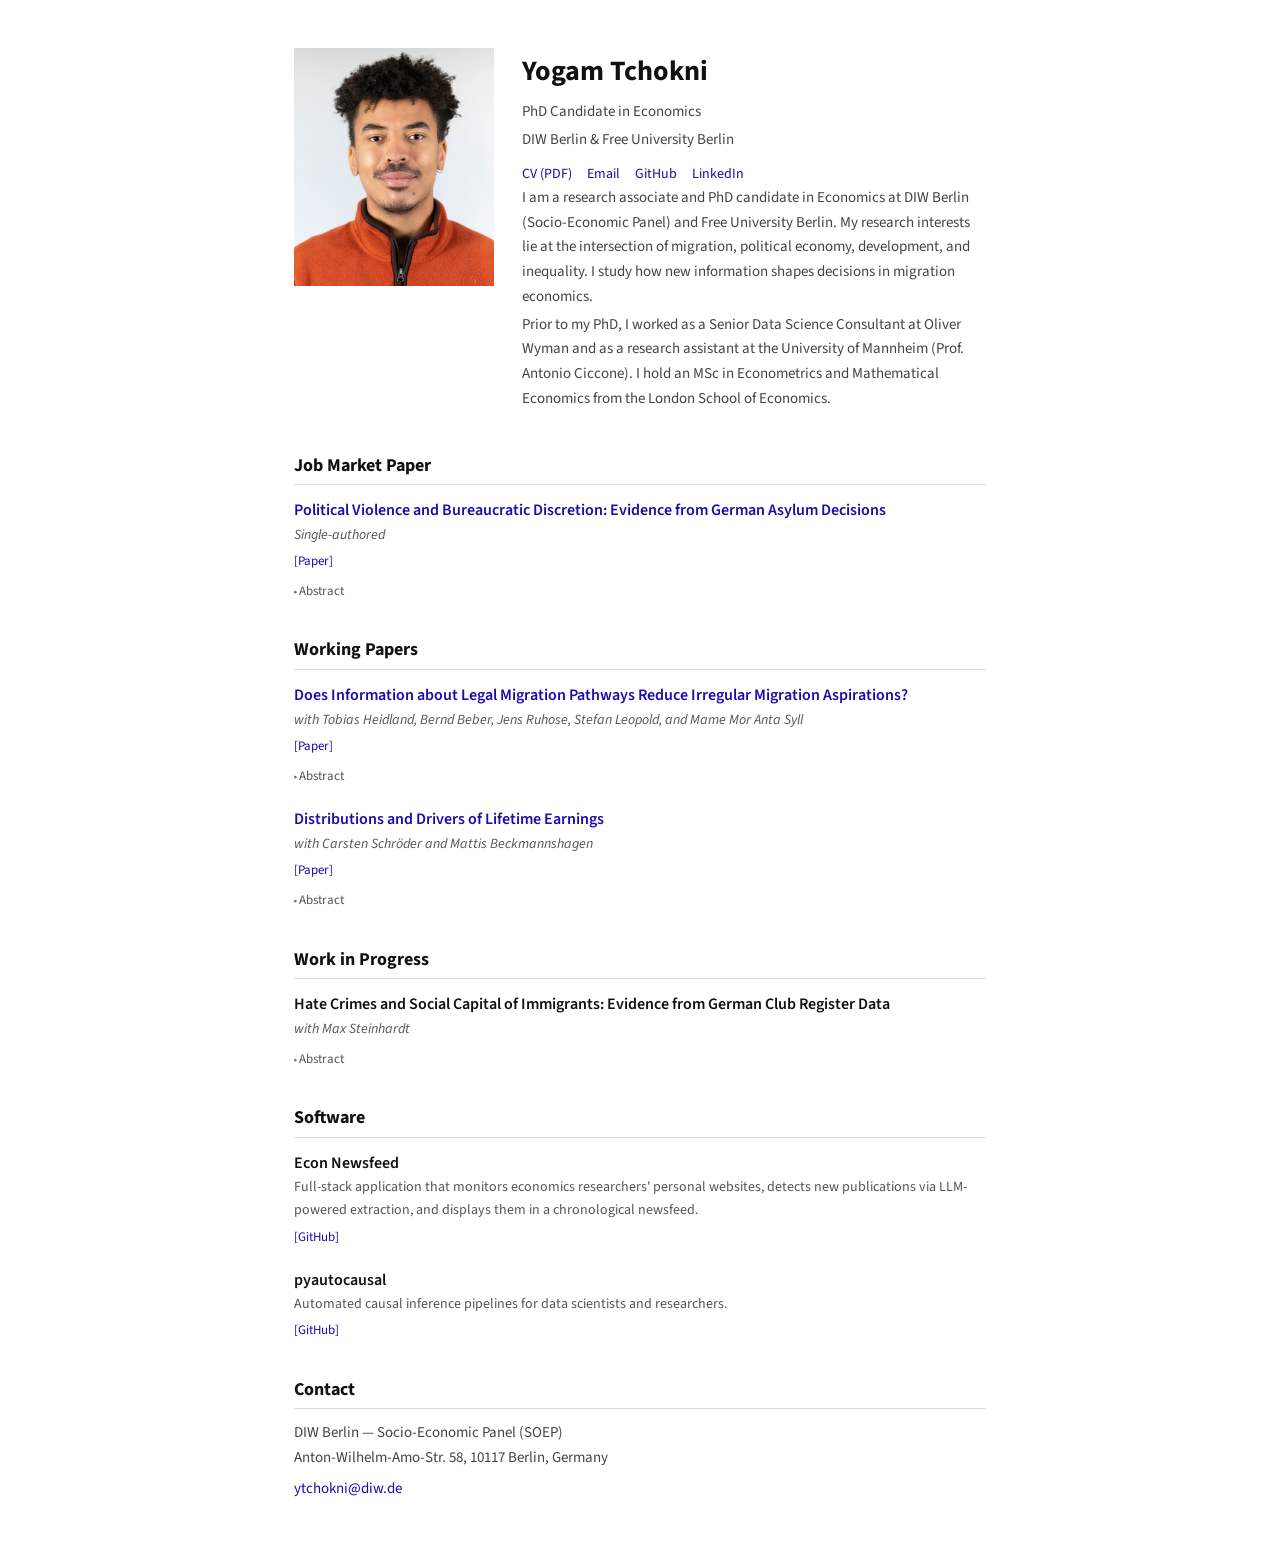
==== index.html @ d288419e "Add personal academic website Static single-page site for econ job market: bio, JMP, working papers," ====
<!DOCTYPE html>
<html lang="en">
<head>
  <meta charset="UTF-8">
  <meta name="viewport" content="width=device-width, initial-scale=1.0">
  <title>Yogam Tchokni</title>
  <meta name="description" content="Yogam Tchokni — PhD Candidate in Economics at DIW Berlin & Free University Berlin. Research on migration, political economy, development, and inequality.">
  <link rel="stylesheet" href="style.css">
</head>
<body>

<div class="page" id="page"></div>

<script src="content.js"></script>
<script>
function renderPaper(p, showPaperLink) {
  const hasLink = p.paper && p.paper !== "#";
  const titleHtml = (hasLink || showPaperLink)
    ? `<a href="${p.paper || '#'}">${p.title}</a>`
    : p.title;

  let linksHtml = "";
  if (showPaperLink && p.paper) {
    linksHtml += `<a class="paper-link" href="${p.paper}" style="margin-right:8px">[Paper]</a>`;
  }
  if (p.github) {
    linksHtml += `<a class="paper-link" href="${p.github}">[GitHub]</a>`;
  }

  const abstractHtml = p.abstract
    ? `<details><summary>Abstract</summary><div class="abstract-text">${p.abstract}</div></details>`
    : "";

  return `<div class="paper">
    <div class="title">${titleHtml}</div>
    ${p.authors ? `<div class="authors">${p.authors}</div>` : ""}
    ${p.description ? `<div class="description">${p.description}</div>` : ""}
    ${linksHtml}
    ${abstractHtml}
  </div>`;
}

const c = content;
const page = document.getElementById("page");

page.innerHTML = `
  <div class="header">
    <img class="photo" src="profile.jpg" alt="Yogam Tchokni">
    <div class="header-text">
      <h1>${c.name}</h1>
      <p>${c.title}</p>
      <p>${c.affiliation}</p>
      <div class="links">
        ${c.links.map(l => `<a href="${l.url}">${l.label}</a>`).join("\n        ")}
      </div>
      ${c.bio.map(p => `<p class="bio">${p}</p>`).join("\n      ")}
    </div>
  </div>

  <h2>Job Market Paper</h2>
  ${renderPaper(c.jmp, true)}

  <h2>Working Papers</h2>
  ${c.workingPapers.map(p => renderPaper(p, true)).join("\n  ")}

  <h2>Work in Progress</h2>
  ${c.workInProgress.map(p => renderPaper(p, false)).join("\n  ")}

  <h2>Software</h2>
  ${c.software.map(p => renderPaper(p, false)).join("\n  ")}

  <h2>Contact</h2>
  <div class="contact-info">
    <p>${c.contact.institution}</p>
    <p>${c.contact.address}</p>
    <p style="margin-top:6px"><a href="mailto:${c.contact.email}">${c.contact.email}</a></p>
  </div>
`;
</script>

</body>
</html>
---- style.css ----
@import url('https://fonts.googleapis.com/css2?family=Source+Sans+3:ital,wght@0,400;0,600;0,700;1,400&display=swap');

* { margin: 0; padding: 0; box-sizing: border-box; }

body {
  font-family: 'Source Sans 3', 'Helvetica Neue', Helvetica, sans-serif;
  background: #fff;
  color: #222;
  line-height: 1.65;
  font-size: 16px;
}

.page {
  max-width: 740px;
  margin: 0 auto;
  padding: 48px 24px 60px;
}

/* Header */
.header {
  display: flex;
  gap: 28px;
  align-items: flex-start;
  margin-bottom: 36px;
}

.photo {
  width: 200px;
  flex-shrink: 0;
  object-fit: cover;
}

.header-text h1 {
  font-size: 28px;
  font-weight: 700;
  color: #111;
  margin-bottom: 6px;
}

.header-text p {
  font-size: 15px;
  color: #444;
  margin-bottom: 3px;
}

.header-text .research-interests {
  margin-top: 8px;
  font-size: 14px;
  color: #555;
}

.header-text .links {
  margin-top: 10px;
  font-size: 14px;
}

.header-text .links a {
  color: #1a0dab;
  text-decoration: none;
  margin-right: 12px;
}

.header-text .links a:hover {
  text-decoration: underline;
}

/* Bio */
.bio {
  font-size: 14px;
  color: #444;
  margin-bottom: 8px;
}

.bio:first-of-type {
  margin-top: 10px;
}

.bio a {
  color: #1a0dab;
  text-decoration: none;
}

.bio a:hover {
  text-decoration: underline;
}

/* Sections */
h2 {
  font-size: 18px;
  font-weight: 700;
  color: #111;
  margin-top: 32px;
  margin-bottom: 12px;
  padding-bottom: 4px;
  border-bottom: 1px solid #ddd;
}

/* Papers */
.paper {
  margin-bottom: 18px;
}

.paper .title {
  font-weight: 600;
  color: #111;
}

.paper .title a {
  color: #1a0dab;
  text-decoration: none;
}

.paper .title a:hover {
  text-decoration: underline;
}

.paper .authors {
  font-size: 14px;
  color: #555;
  font-style: italic;
}

.paper .description {
  font-size: 14px;
  color: #555;
}

.paper-link {
  font-size: 13px;
  color: #1a0dab;
  text-decoration: none;
}

.paper-link:hover {
  text-decoration: underline;
}

/* Abstract fold */
.paper details {
  margin-top: 4px;
}

.paper details summary {
  font-size: 13px;
  color: #555;
  cursor: pointer;
  list-style: none;
  display: inline;
}

.paper details summary::-webkit-details-marker {
  display: none;
}

.paper details summary::before {
  content: '▸ ';
  font-size: 11px;
}

.paper details[open] summary::before {
  content: '▾ ';
}

.paper details .abstract-text {
  font-size: 14px;
  color: #444;
  margin-top: 8px;
  line-height: 1.65;
  padding-left: 12px;
  border-left: 2px solid #e0e0e0;
}

/* Contact */
.contact-info {
  font-size: 15px;
  color: #444;
}

.contact-info a {
  color: #1a0dab;
  text-decoration: none;
}

.contact-info a:hover {
  text-decoration: underline;
}

/* Responsive */
@media (max-width: 520px) {
  .header {
    flex-direction: column;
    align-items: center;
    text-align: center;
  }

  .header-text .links {
    justify-content: center;
  }
}
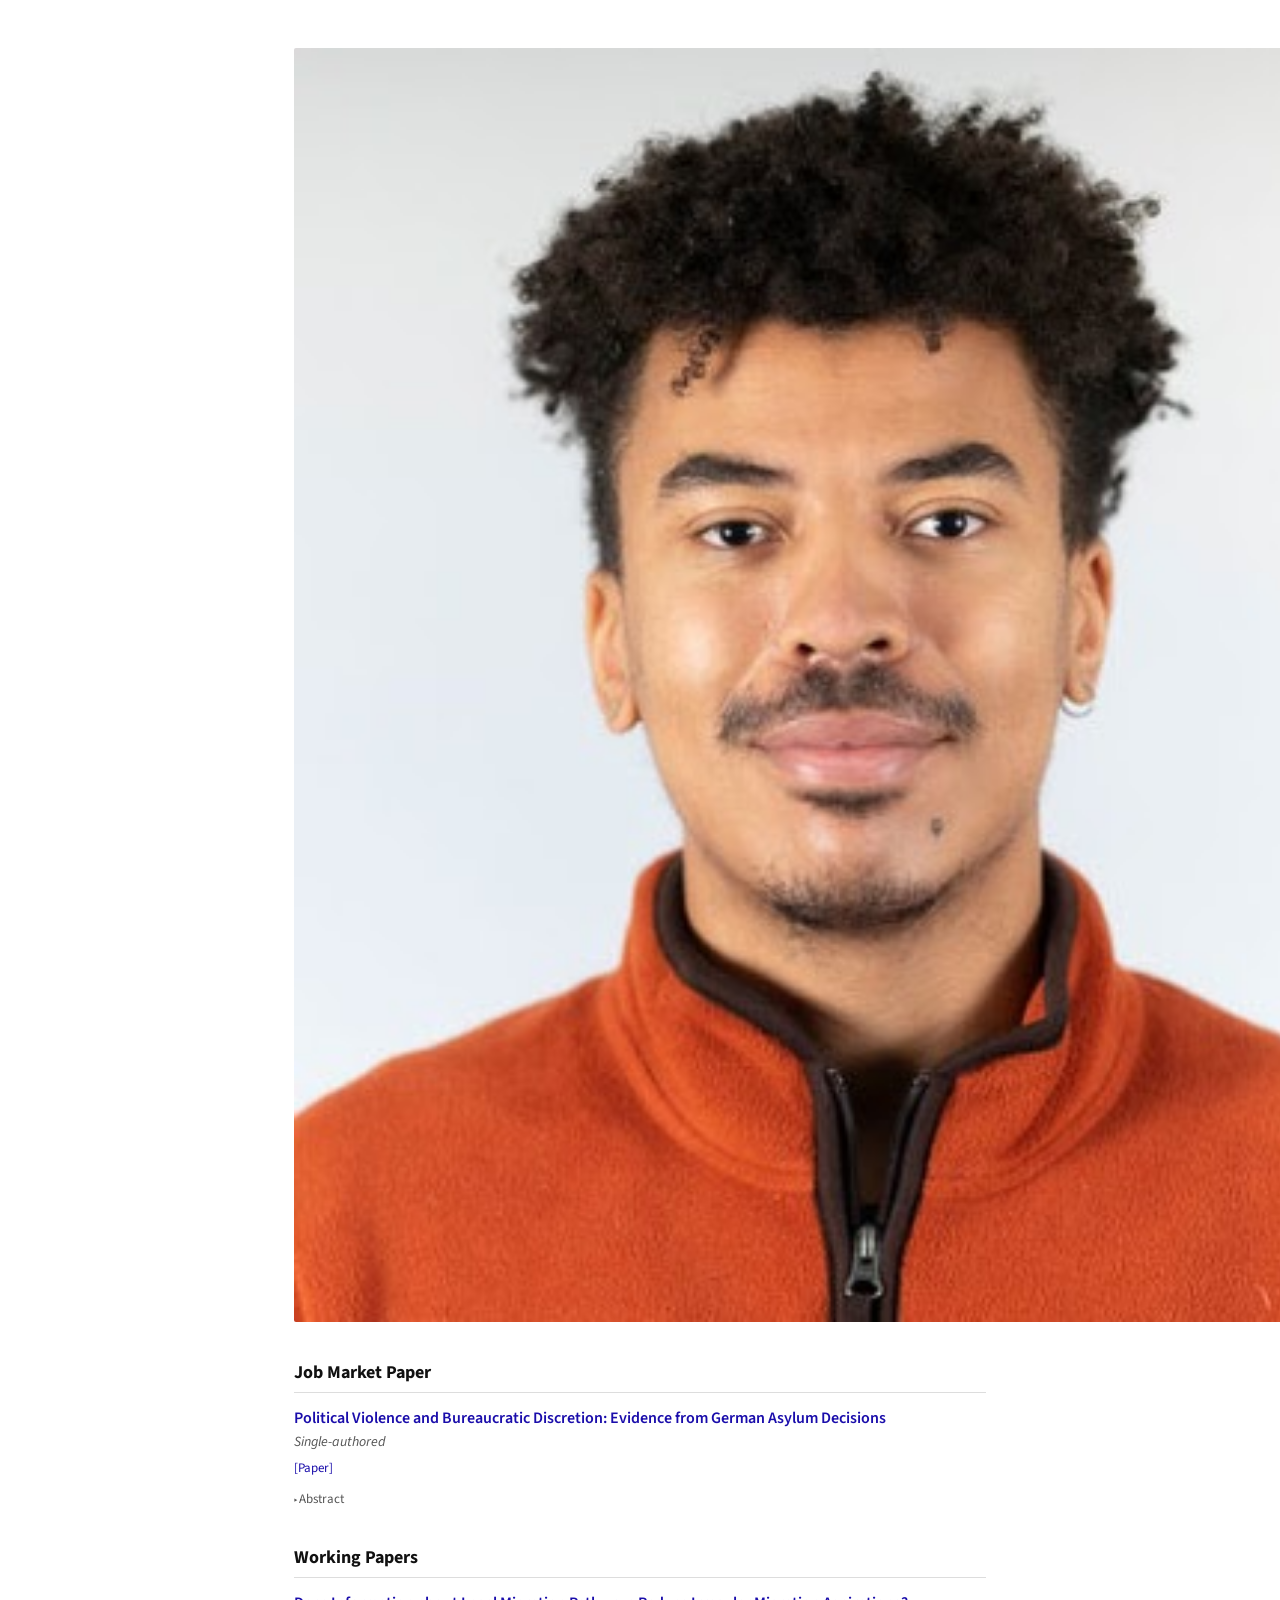
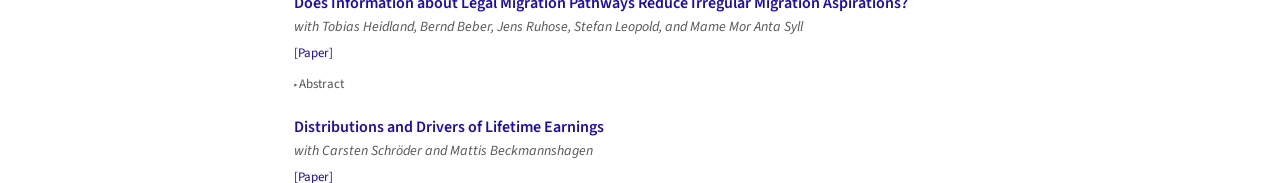
==== commit 8bc31b6a: "Photo alignment, SEO tags, and content updates - Photo height matches text beside it dynamically - G" ====
--- a/index.html
+++ b/index.html
@@ -5,6 +5,14 @@
   <meta name="viewport" content="width=device-width, initial-scale=1.0">
   <title>Yogam Tchokni</title>
   <meta name="description" content="Yogam Tchokni — PhD Candidate in Economics at DIW Berlin & Free University Berlin. Research on migration, political economy, development, and inequality.">
+  <meta name="google-site-verification" content="DL354mQsRjng0Ycn_gDFhtAutp6mCJKuXr7S9TOoehQ">
+  <meta name="keywords" content="Yogam Tchokni, economics, migration, political economy, development, inequality, DIW Berlin, Free University Berlin">
+  <meta property="og:title" content="Yogam Tchokni — Economics PhD Candidate">
+  <meta property="og:description" content="Research on migration, political economy, development, and inequality. DIW Berlin & Free University Berlin.">
+  <meta property="og:type" content="website">
+  <meta property="og:url" content="https://ytchokni.github.io">
+  <meta property="og:image" content="https://ytchokni.github.io/profile.jpg">
+  <meta name="twitter:card" content="summary">
   <link rel="stylesheet" href="style.css">
 </head>
 <body>
@@ -66,7 +74,7 @@
   <h2>Work in Progress</h2>
   ${c.workInProgress.map(p => renderPaper(p, false)).join("\n  ")}
 
-  <h2>Software</h2>
+  <h2>Open Source Projects</h2>
   ${c.software.map(p => renderPaper(p, false)).join("\n  ")}
 
   <h2>Contact</h2>
@@ -76,6 +84,16 @@
     <p style="margin-top:6px"><a href="mailto:${c.contact.email}">${c.contact.email}</a></p>
   </div>
 `;
+
+const photo = document.querySelector('.photo');
+const headerText = document.querySelector('.header-text');
+function sizePhoto() {
+  photo.style.height = headerText.offsetHeight + 'px';
+  photo.style.width = 'auto';
+}
+photo.onload = sizePhoto;
+window.addEventListener('resize', sizePhoto);
+if (photo.complete) sizePhoto();
 </script>
 
 </body>
--- a/style.css
+++ b/style.css
@@ -25,9 +25,10 @@
 }
 
 .photo {
-  width: 200px;
   flex-shrink: 0;
   object-fit: cover;
+  object-position: top;
+  border-radius: 2px;
 }
 
 .header-text h1 {
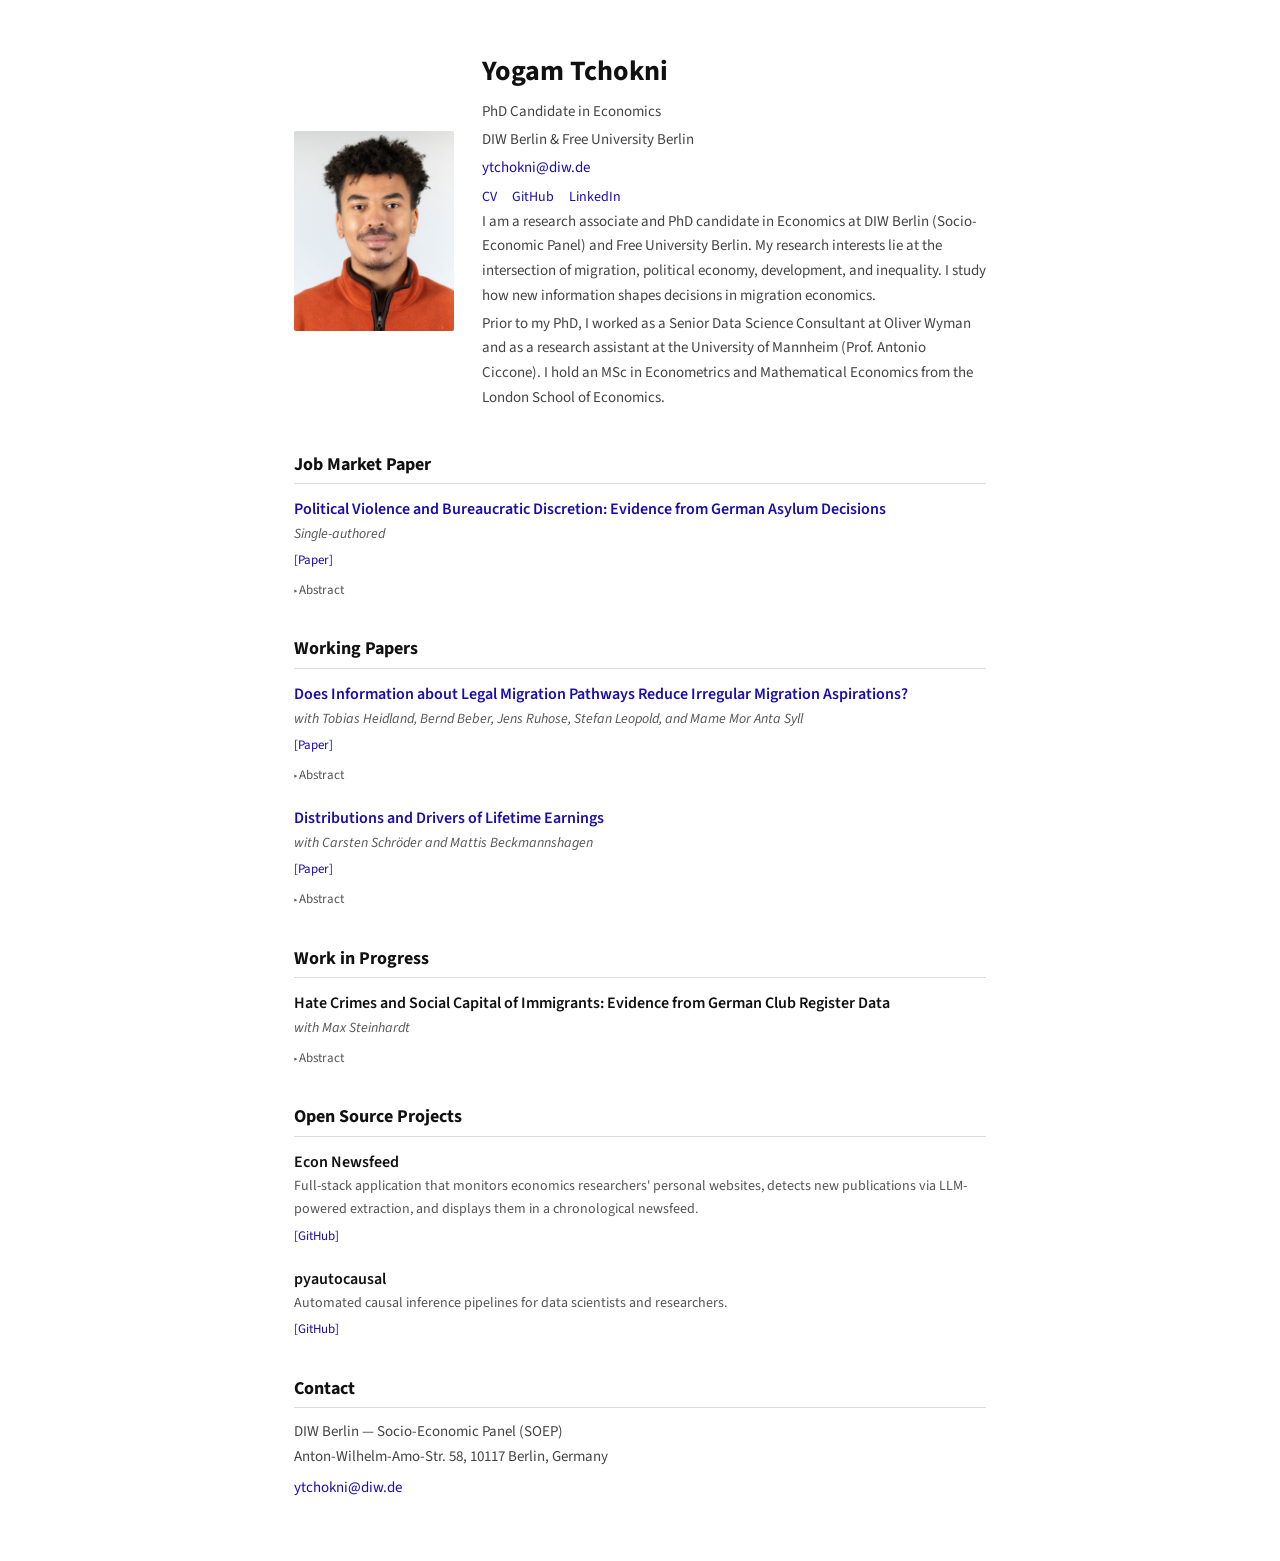
==== commit f56c0a63: "Smaller centered photo, email under affiliation, links only in link row Co-Authored-By: Claude Opus " ====
--- a/index.html
+++ b/index.html
@@ -5,7 +5,7 @@
   <meta name="viewport" content="width=device-width, initial-scale=1.0">
   <title>Yogam Tchokni</title>
   <meta name="description" content="Yogam Tchokni — PhD Candidate in Economics at DIW Berlin & Free University Berlin. Research on migration, political economy, development, and inequality.">
-  <meta name="google-site-verification" content="DL354mQsRjng0Ycn_gDFhtAutp6mCJKuXr7S9TOoehQ">
+  <meta name="google-site-verification" content="google04cdca19562292de.html">
   <meta name="keywords" content="Yogam Tchokni, economics, migration, political economy, development, inequality, DIW Berlin, Free University Berlin">
   <meta property="og:title" content="Yogam Tchokni — Economics PhD Candidate">
   <meta property="og:description" content="Research on migration, political economy, development, and inequality. DIW Berlin & Free University Berlin.">
@@ -58,8 +58,9 @@
       <h1>${c.name}</h1>
       <p>${c.title}</p>
       <p>${c.affiliation}</p>
+      <p><a href="mailto:${c.contact.email}">${c.contact.email}</a></p>
       <div class="links">
-        ${c.links.map(l => `<a href="${l.url}">${l.label}</a>`).join("\n        ")}
+        ${c.links.filter(l => !l.url.startsWith('mailto:')).map(l => `<a href="${l.url}">${l.label}</a>`).join("\n        ")}
       </div>
       ${c.bio.map(p => `<p class="bio">${p}</p>`).join("\n      ")}
     </div>
@@ -85,15 +86,6 @@
   </div>
 `;
 
-const photo = document.querySelector('.photo');
-const headerText = document.querySelector('.header-text');
-function sizePhoto() {
-  photo.style.height = headerText.offsetHeight + 'px';
-  photo.style.width = 'auto';
-}
-photo.onload = sizePhoto;
-window.addEventListener('resize', sizePhoto);
-if (photo.complete) sizePhoto();
 </script>
 
 </body>
--- a/style.css
+++ b/style.css
@@ -20,11 +20,13 @@
 .header {
   display: flex;
   gap: 28px;
-  align-items: flex-start;
+  align-items: center;
   margin-bottom: 36px;
 }
 
 .photo {
+  width: 160px;
+  height: 200px;
   flex-shrink: 0;
   object-fit: cover;
   object-position: top;
@@ -50,8 +52,17 @@
   color: #555;
 }
 
+.header-text a {
+  color: #1a0dab;
+  text-decoration: none;
+}
+
+.header-text a:hover {
+  text-decoration: underline;
+}
+
 .header-text .links {
-  margin-top: 10px;
+  margin-top: 6px;
   font-size: 14px;
 }
 
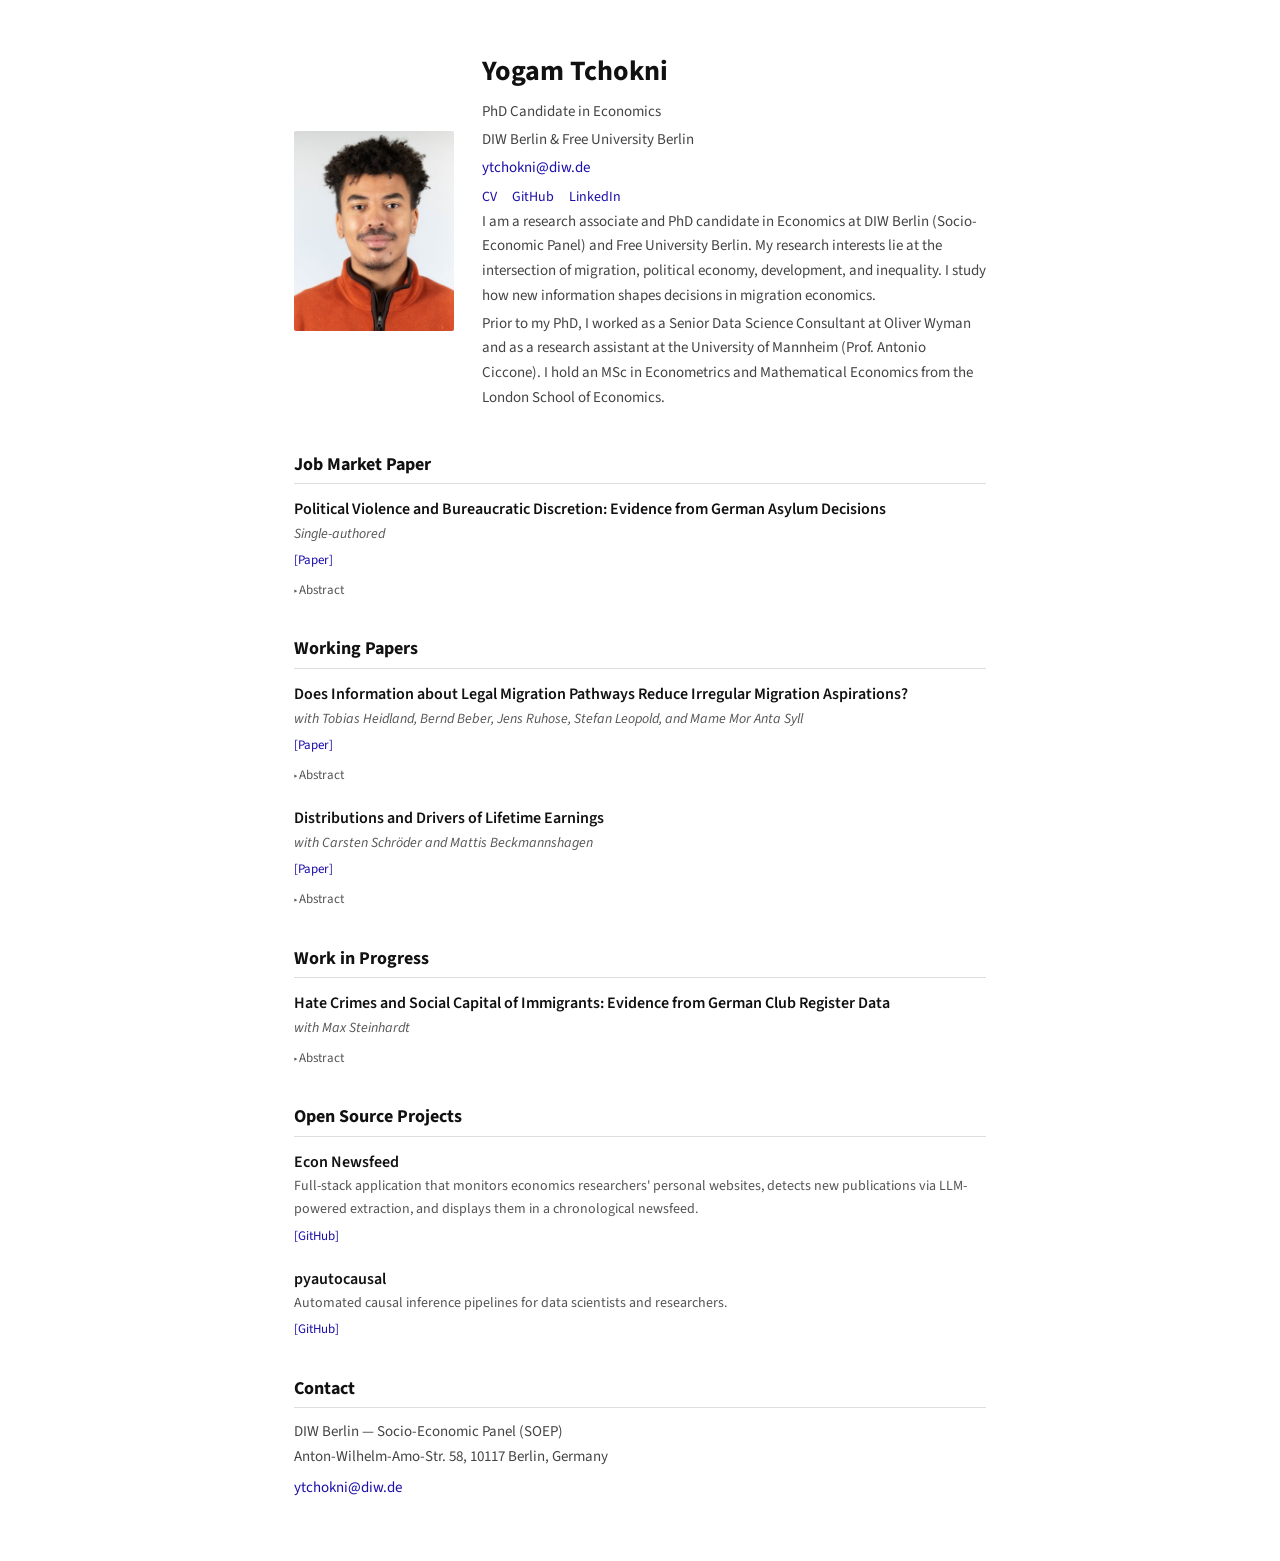
==== commit 7281503e: "Remove links from paper titles Co-Authored-By: Claude Opus 4.6 <noreply@anthropic.com>" ====
--- a/index.html
+++ b/index.html
@@ -5,7 +5,7 @@
   <meta name="viewport" content="width=device-width, initial-scale=1.0">
   <title>Yogam Tchokni</title>
   <meta name="description" content="Yogam Tchokni — PhD Candidate in Economics at DIW Berlin & Free University Berlin. Research on migration, political economy, development, and inequality.">
-  <meta name="google-site-verification" content="google04cdca19562292de.html">
+  <meta name="google-site-verification" content="cMK3vFH2J3JyD0IH3q8hCK50J7rW791qs_cRIo9Cpps">
   <meta name="keywords" content="Yogam Tchokni, economics, migration, political economy, development, inequality, DIW Berlin, Free University Berlin">
   <meta property="og:title" content="Yogam Tchokni — Economics PhD Candidate">
   <meta property="og:description" content="Research on migration, political economy, development, and inequality. DIW Berlin & Free University Berlin.">
@@ -22,10 +22,7 @@
 <script src="content.js"></script>
 <script>
 function renderPaper(p, showPaperLink) {
-  const hasLink = p.paper && p.paper !== "#";
-  const titleHtml = (hasLink || showPaperLink)
-    ? `<a href="${p.paper || '#'}">${p.title}</a>`
-    : p.title;
+  const titleHtml = p.title;
 
   let linksHtml = "";
   if (showPaperLink && p.paper) {
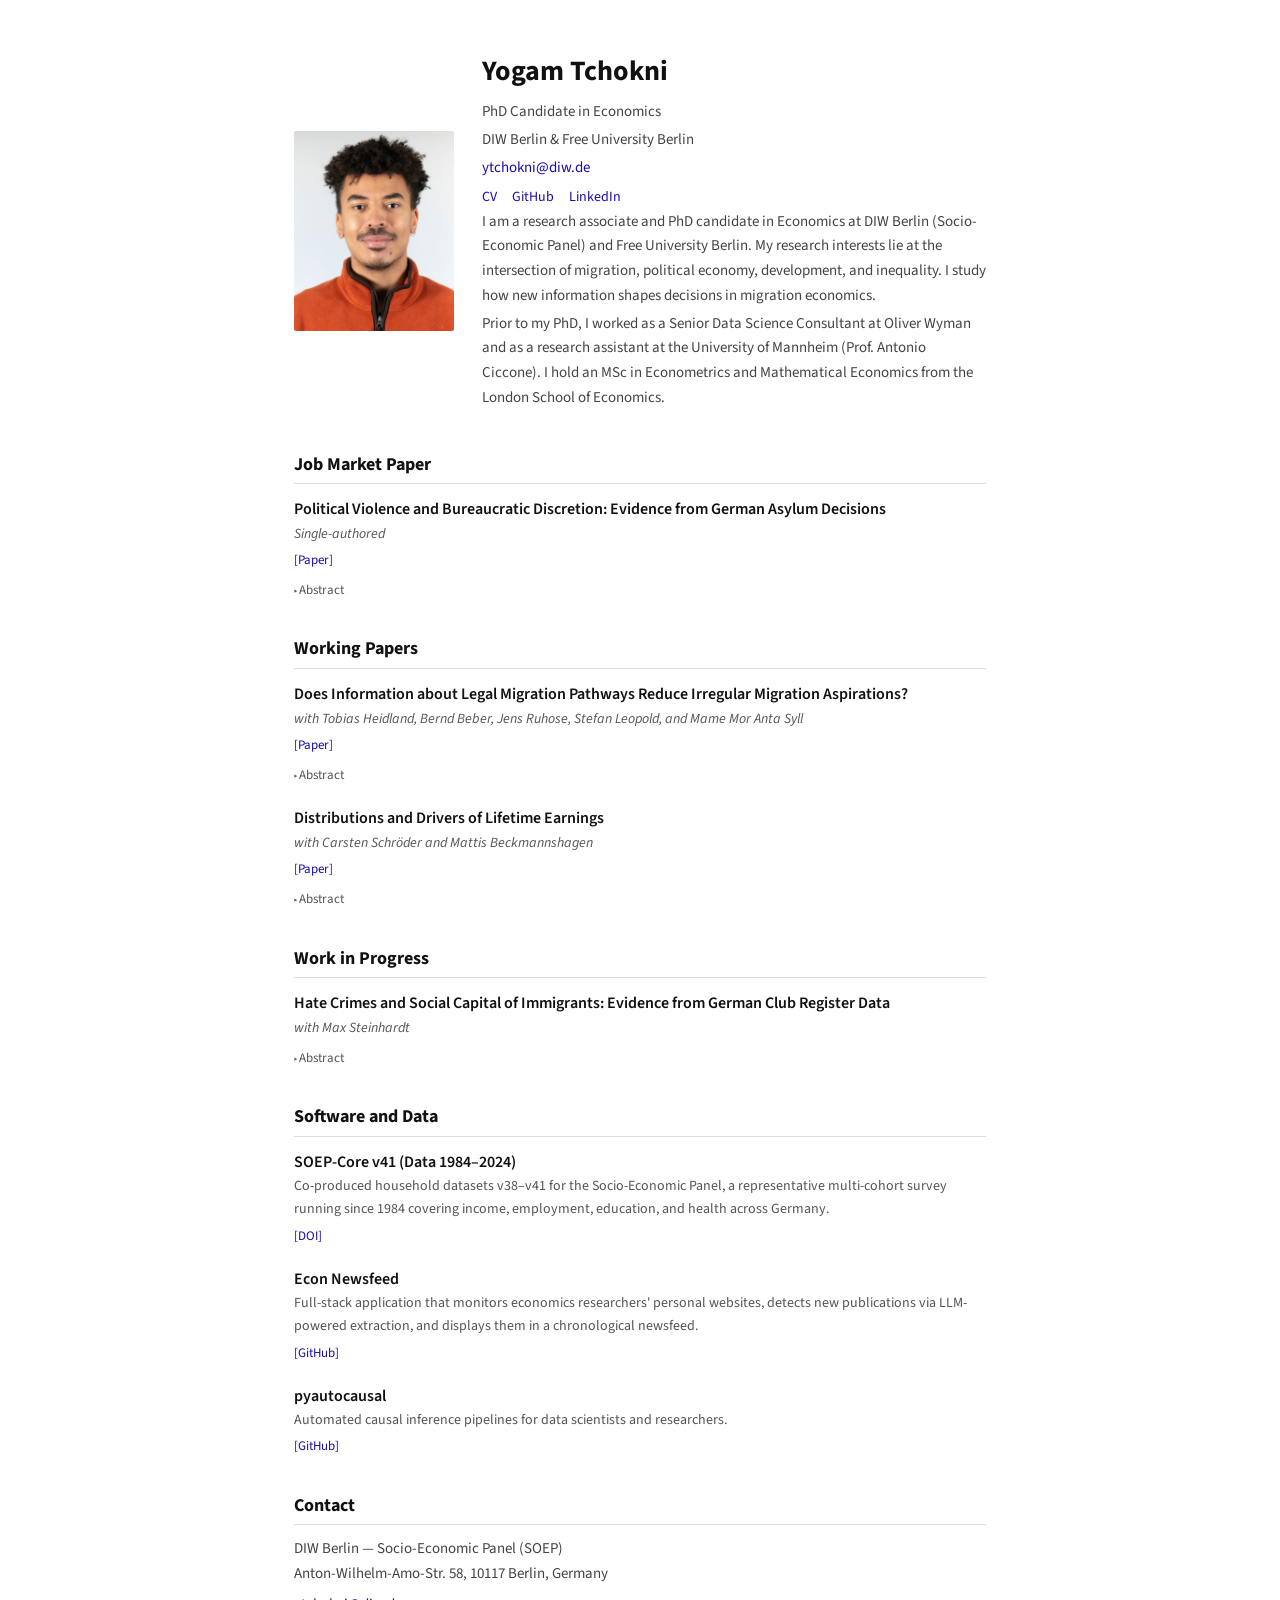
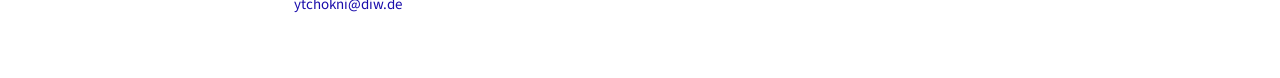
==== commit 09f5b38f: "Add SOEP dataset, rename section to Software and Data Co-Authored-By: Claude Opus 4.6 <noreply@anthr" ====
--- a/index.html
+++ b/index.html
@@ -29,7 +29,10 @@
     linksHtml += `<a class="paper-link" href="${p.paper}" style="margin-right:8px">[Paper]</a>`;
   }
   if (p.github) {
-    linksHtml += `<a class="paper-link" href="${p.github}">[GitHub]</a>`;
+    linksHtml += `<a class="paper-link" href="${p.github}" style="margin-right:8px">[GitHub]</a>`;
+  }
+  if (p.doi) {
+    linksHtml += `<a class="paper-link" href="${p.doi}" style="margin-right:8px">[DOI]</a>`;
   }
 
   const abstractHtml = p.abstract
@@ -72,8 +75,8 @@
   <h2>Work in Progress</h2>
   ${c.workInProgress.map(p => renderPaper(p, false)).join("\n  ")}
 
-  <h2>Open Source Projects</h2>
-  ${c.software.map(p => renderPaper(p, false)).join("\n  ")}
+  <h2>Software and Data</h2>
+  ${c.softwareAndData.map(p => renderPaper(p, false)).join("\n  ")}
 
   <h2>Contact</h2>
   <div class="contact-info">
